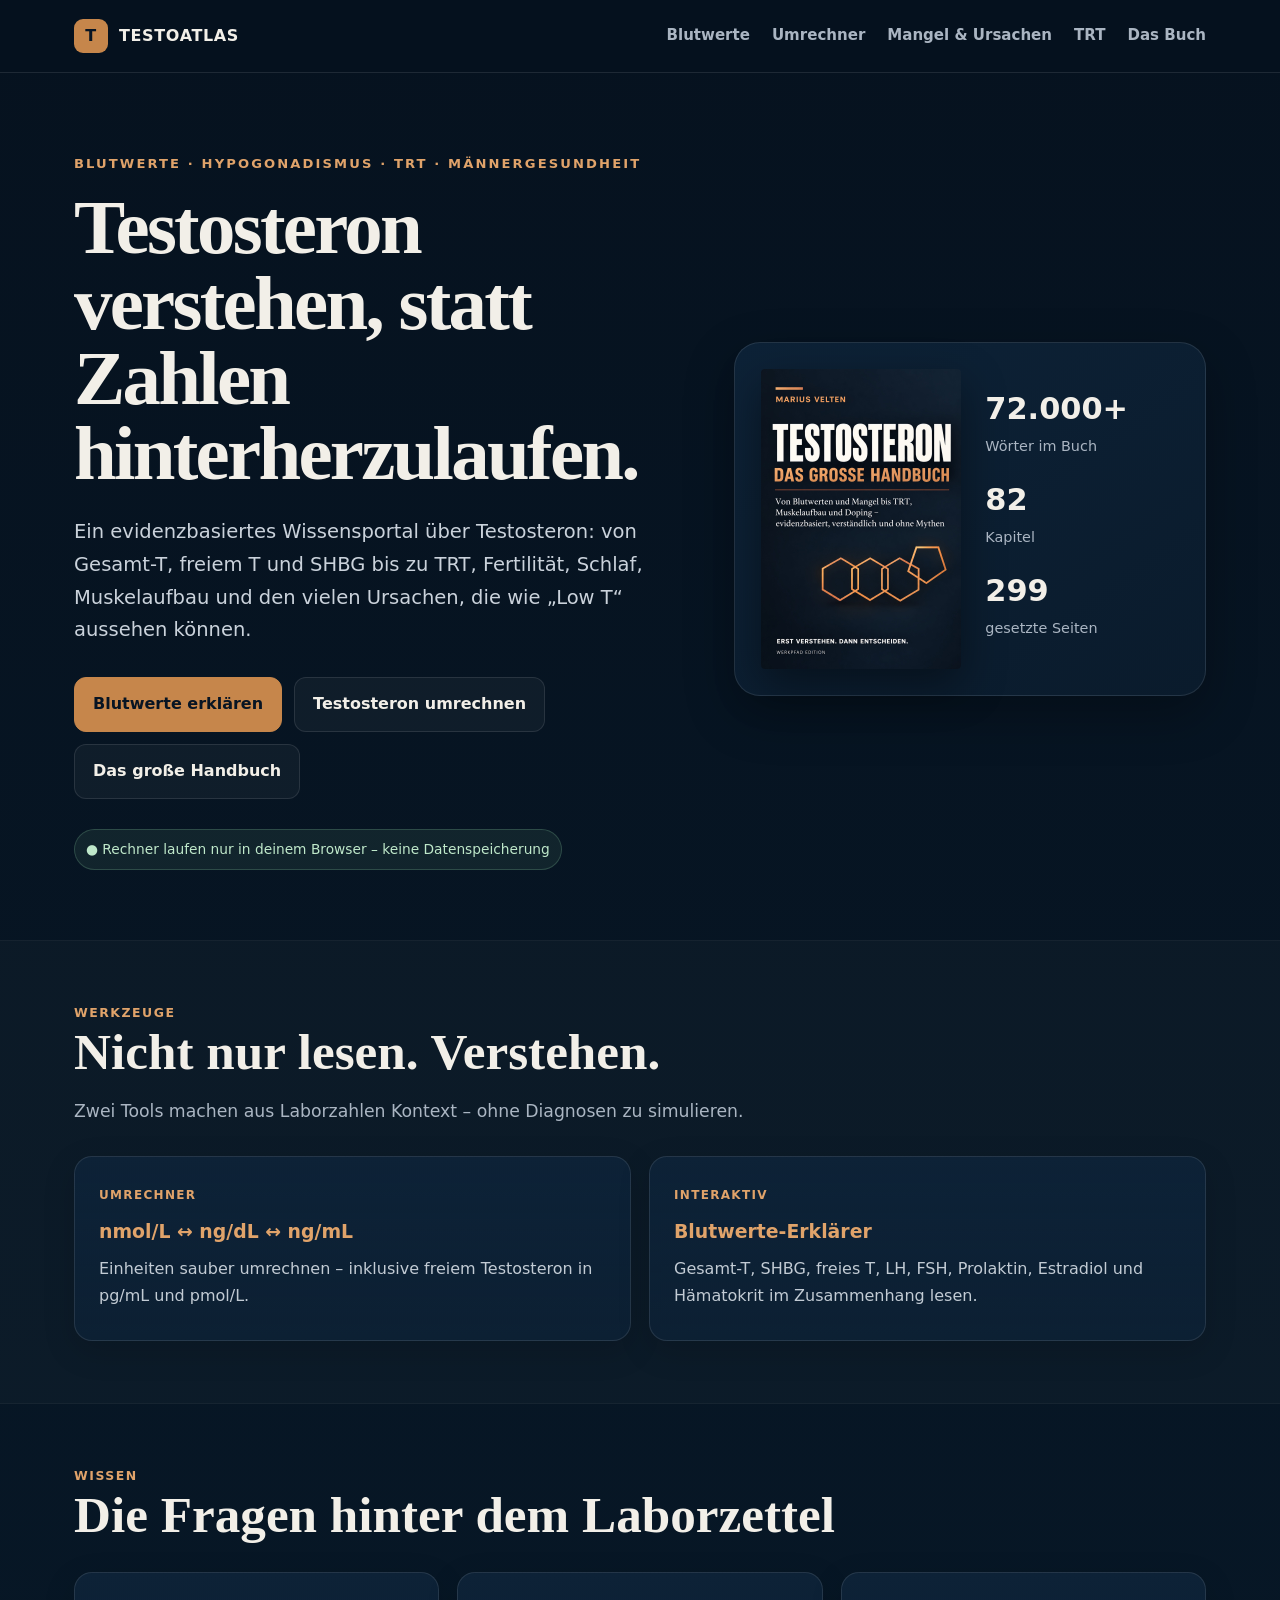
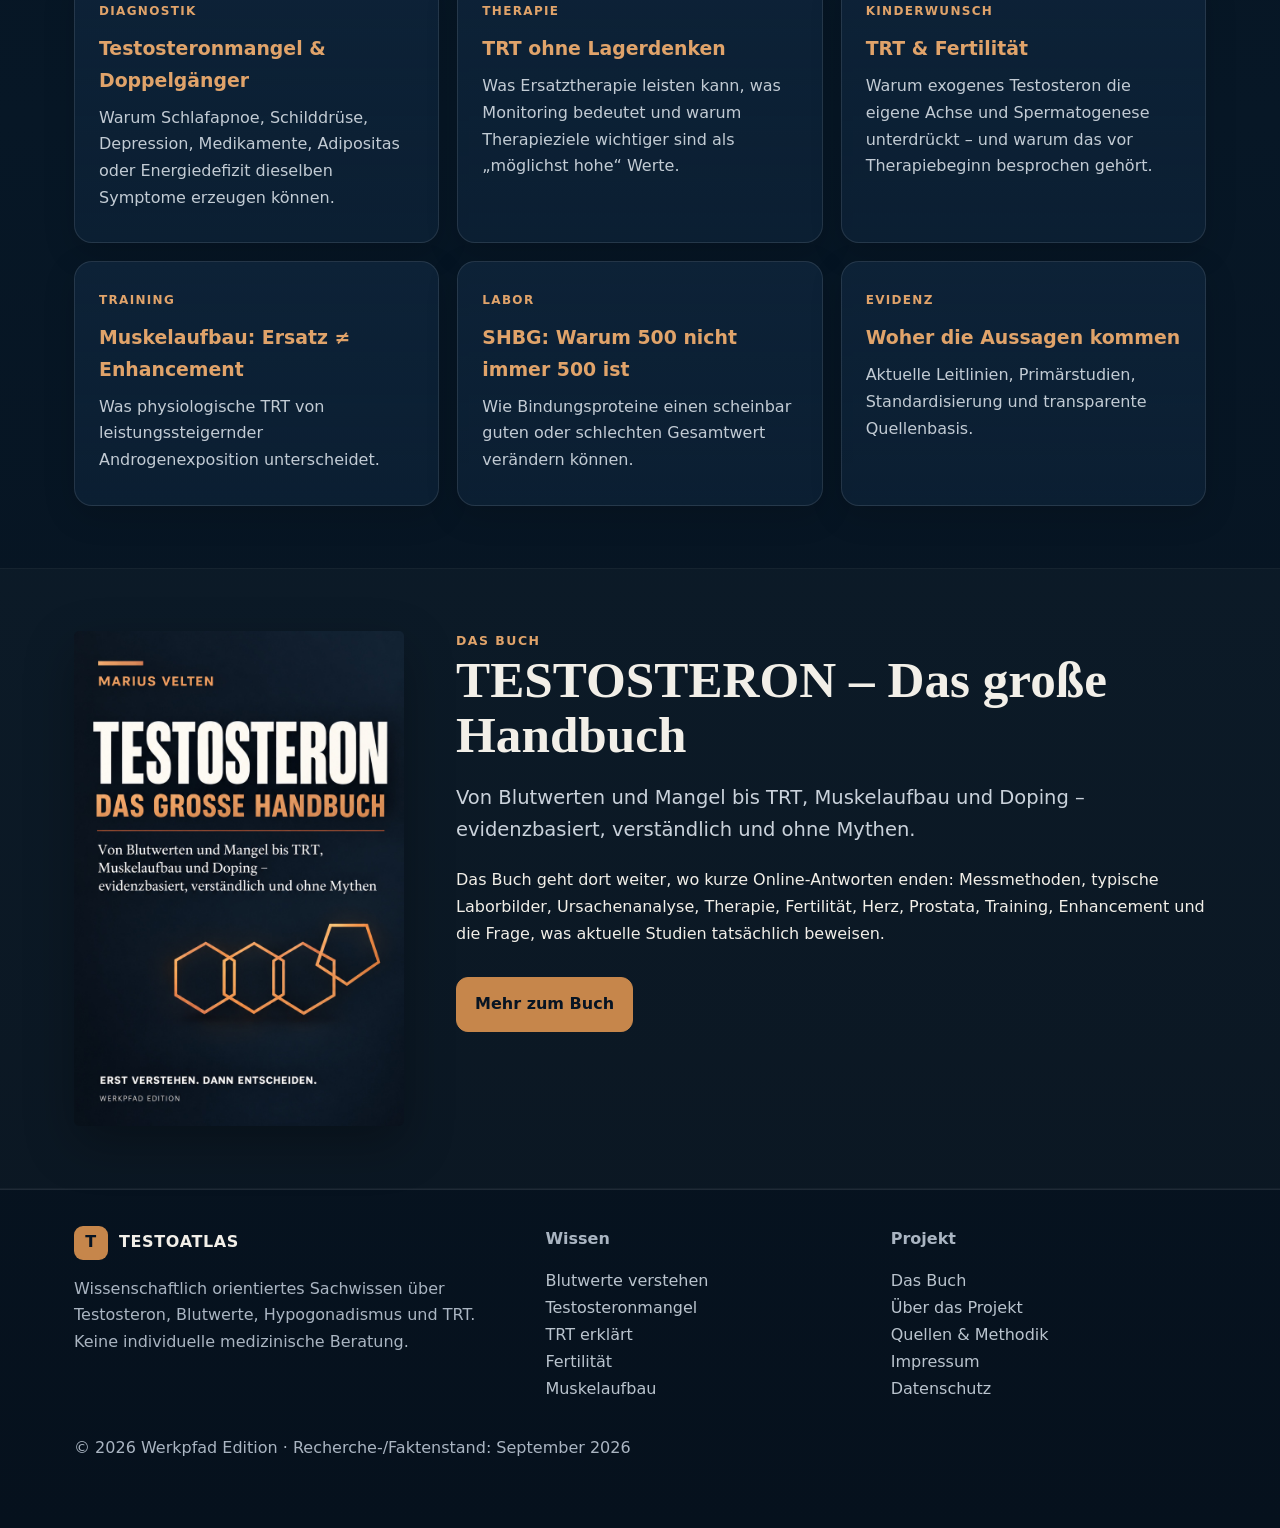
==== index.html @ a80174e6 "Add files via upload" ====
<!doctype html><html lang="de"><head><meta charset="utf-8"><meta name="viewport" content="width=device-width,initial-scale=1"><meta name="theme-color" content="#071423"><link rel="icon" href="assets/favicon.svg"><link rel="stylesheet" href="assets/style.css"><meta property="og:image" content="https://testoatlas.de/assets/og-testosteron.jpg"><meta property="og:type" content="website"><meta name="twitter:card" content="summary_large_image"><title>TestoAtlas | Testosteron verstehen, Blutwerte &amp; TRT</title><link rel="canonical" href="https://testoatlas.de/"><meta property="og:url" content="https://testoatlas.de/"><meta name="description" content="Evidenzbasiertes Wissen über Testosteron: Blutwerte verstehen, Einheiten umrechnen, Hypogonadismus einordnen und TRT sachlich bewerten."><meta property="og:title" content="TestoAtlas | Testosteron verstehen, Blutwerte &amp; TRT"><meta property="og:description" content="Evidenzbasiertes Wissen über Testosteron: Blutwerte verstehen, Einheiten umrechnen, Hypogonadismus einordnen und TRT sachlich bewerten."><script type="application/ld+json">{"@context":"https://schema.org","@type":"WebSite","name":"TestoAtlas","inLanguage":"de","description":"Evidenzbasiertes Wissensportal zu Testosteron, Blutwerten, Hypogonadismus und TRT."}</script></head><body class=""><header class="site-header"><div class="wrap nav"><a class="brand" href="index.html"><span class="brand-mark">T</span><span>TESTOATLAS</span></a><button class="menu-btn" aria-label="Menü öffnen">Menü</button><nav class="nav-links"><a href="blutwerte.html">Blutwerte</a><a href="umrechner.html">Umrechner</a><a href="testosteronmangel.html">Mangel & Ursachen</a><a href="trt.html">TRT</a><a href="buch.html">Das Buch</a></nav></div></header>
<main>
<section class="hero"><div class="wrap hero-grid"><div><div class="eyebrow">Blutwerte · Hypogonadismus · TRT · Männergesundheit</div><h1>Testosteron verstehen, statt Zahlen hinterherzulaufen.</h1><p class="lead">Ein evidenzbasiertes Wissensportal über Testosteron: von Gesamt-T, freiem T und SHBG bis zu TRT, Fertilität, Schlaf, Muskelaufbau und den vielen Ursachen, die wie „Low T“ aussehen können.</p><div class="hero-actions"><a class="btn btn-primary" href="blutwerte.html">Blutwerte erklären</a><a class="btn btn-secondary" href="umrechner.html">Testosteron umrechnen</a><a class="btn btn-secondary" href="buch.html">Das große Handbuch</a></div><p class="mt"><span class="privacy-pill">● Rechner laufen nur in deinem Browser – keine Datenspeicherung</span></p></div><div class="hero-card"><div class="hero-cover"><img src="assets/testosteron-cover.jpg" alt="Cover TESTOSTERON – Das große Handbuch von Marius Velten"><div><div class="stat">72.000+</div><div class="stat-label">Wörter im Buch</div><div class="stat">82</div><div class="stat-label">Kapitel</div><div class="stat">299</div><div class="stat-label">gesetzte Seiten</div></div></div></div></div></section>
<section class="section alt"><div class="wrap"><div class="kicker">Werkzeuge</div><h2>Nicht nur lesen. Verstehen.</h2><p class="section-intro">Zwei Tools machen aus Laborzahlen Kontext – ohne Diagnosen zu simulieren.</p><div class="grid grid-2 mt"><a class="card" href="umrechner.html"><span class="tag">Umrechner</span><h3>nmol/L ↔ ng/dL ↔ ng/mL</h3><p>Einheiten sauber umrechnen – inklusive freiem Testosteron in pg/mL und pmol/L.</p></a><a class="card" href="blutwerte.html"><span class="tag">Interaktiv</span><h3>Blutwerte-Erklärer</h3><p>Gesamt-T, SHBG, freies T, LH, FSH, Prolaktin, Estradiol und Hämatokrit im Zusammenhang lesen.</p></a></div></div></section>
<section class="section"><div class="wrap"><div class="kicker">Wissen</div><h2>Die Fragen hinter dem Laborzettel</h2><div class="grid grid-3 mt"><a class="card" href="testosteronmangel.html"><span class="tag">Diagnostik</span><h3>Testosteronmangel & Doppelgänger</h3><p>Warum Schlafapnoe, Schilddrüse, Depression, Medikamente, Adipositas oder Energiedefizit dieselben Symptome erzeugen können.</p></a><a class="card" href="trt.html"><span class="tag">Therapie</span><h3>TRT ohne Lagerdenken</h3><p>Was Ersatztherapie leisten kann, was Monitoring bedeutet und warum Therapieziele wichtiger sind als „möglichst hohe“ Werte.</p></a><a class="card" href="fruchtbarkeit.html"><span class="tag">Kinderwunsch</span><h3>TRT & Fertilität</h3><p>Warum exogenes Testosteron die eigene Achse und Spermatogenese unterdrückt – und warum das vor Therapiebeginn besprochen gehört.</p></a><a class="card" href="muskelaufbau.html"><span class="tag">Training</span><h3>Muskelaufbau: Ersatz ≠ Enhancement</h3><p>Was physiologische TRT von leistungssteigernder Androgenexposition unterscheidet.</p></a><a class="card" href="blutwerte.html#shbg"><span class="tag">Labor</span><h3>SHBG: Warum 500 nicht immer 500 ist</h3><p>Wie Bindungsproteine einen scheinbar guten oder schlechten Gesamtwert verändern können.</p></a><a class="card" href="quellen.html"><span class="tag">Evidenz</span><h3>Woher die Aussagen kommen</h3><p>Aktuelle Leitlinien, Primärstudien, Standardisierung und transparente Quellenbasis.</p></a></div></div></section>
<section class="section alt"><div class="wrap book-grid"><img src="assets/testosteron-cover.jpg" alt="TESTOSTERON – Das große Handbuch"><div><div class="kicker">Das Buch</div><h2>TESTOSTERON – Das große Handbuch</h2><p class="lead">Von Blutwerten und Mangel bis TRT, Muskelaufbau und Doping – evidenzbasiert, verständlich und ohne Mythen.</p><p>Das Buch geht dort weiter, wo kurze Online-Antworten enden: Messmethoden, typische Laborbilder, Ursachenanalyse, Therapie, Fertilität, Herz, Prostata, Training, Enhancement und die Frage, was aktuelle Studien tatsächlich beweisen.</p><div class="hero-actions"><a class="btn btn-primary" href="buch.html">Mehr zum Buch</a></div></div></div></section>
</main><footer class="footer"><div class="wrap footer-grid"><div><div class="brand"><span class="brand-mark">T</span><span>TESTOATLAS</span></div><p>Wissenschaftlich orientiertes Sachwissen über Testosteron, Blutwerte, Hypogonadismus und TRT. Keine individuelle medizinische Beratung.</p></div><div><strong>Wissen</strong><p><a href="blutwerte.html">Blutwerte verstehen</a><br><a href="testosteronmangel.html">Testosteronmangel</a><br><a href="trt.html">TRT erklärt</a><br><a href="fruchtbarkeit.html">Fertilität</a><br><a href="muskelaufbau.html">Muskelaufbau</a></p></div><div><strong>Projekt</strong><p><a href="buch.html">Das Buch</a><br><a href="ueber.html">Über das Projekt</a><br><a href="quellen.html">Quellen & Methodik</a><br><a href="impressum.html">Impressum</a><br><a href="datenschutz.html">Datenschutz</a></p></div></div><div class="wrap"><p class="dim">© <span data-year></span> Werkpfad Edition · Recherche-/Faktenstand: September 2026</p></div></footer><script src="assets/main.js"></script></body></html>
---- assets/style.css ----
:root{
  --bg:#06121f;--bg2:#091b2d;--panel:#0d2237;--panel2:#102941;--text:#f2efe8;--muted:#aab5c2;
  --copper:#c6864b;--copper2:#e0a36a;--line:rgba(255,255,255,.10);--green:#86c99a;--yellow:#efc36c;--red:#ef8d87;
  --shadow:0 18px 50px rgba(0,0,0,.28);--radius:18px;--max:1180px;
}
*{box-sizing:border-box}html{scroll-behavior:smooth}body{margin:0;background:linear-gradient(180deg,var(--bg),#071726 55%,#06111d);color:var(--text);font-family:Inter,ui-sans-serif,system-ui,-apple-system,BlinkMacSystemFont,"Segoe UI",sans-serif;line-height:1.68}
a{color:var(--copper2);text-decoration:none}a:hover{text-decoration:underline}.wrap{max-width:var(--max);margin:auto;padding:0 24px}.site-header{position:sticky;top:0;z-index:30;background:rgba(6,18,31,.93);backdrop-filter:blur(14px);border-bottom:1px solid var(--line)}.nav{display:flex;align-items:center;justify-content:space-between;min-height:72px;gap:18px}.brand{display:flex;align-items:center;gap:11px;font-weight:800;letter-spacing:.04em;color:var(--text)}.brand-mark{width:34px;height:34px;border-radius:9px;background:var(--copper);color:#071423;display:grid;place-items:center;font-weight:900}.nav-links{display:flex;gap:22px;align-items:center}.nav-links a{color:var(--muted);font-weight:650;font-size:.94rem}.nav-links a:hover{color:var(--text);text-decoration:none}.menu-btn{display:none;background:none;border:1px solid var(--line);color:var(--text);padding:9px 12px;border-radius:10px}.hero{padding:80px 0 54px}.hero-grid{display:grid;grid-template-columns:1.12fr .88fr;gap:60px;align-items:center}.eyebrow{color:var(--copper2);font-size:.82rem;font-weight:800;text-transform:uppercase;letter-spacing:.16em}.hero h1,h1{font-family:Georgia,"Times New Roman",serif;font-size:clamp(2.6rem,6vw,5.4rem);line-height:.98;margin:.2em 0 .32em;letter-spacing:-.035em}.lead{font-size:1.22rem;color:#cad2db;max-width:760px}.hero-actions{display:flex;gap:12px;flex-wrap:wrap;margin-top:30px}.btn{display:inline-flex;align-items:center;justify-content:center;gap:8px;padding:13px 18px;border-radius:12px;border:1px solid var(--line);font-weight:800;transition:.18s;cursor:pointer}.btn:hover{transform:translateY(-1px);text-decoration:none}.btn-primary{background:var(--copper);color:#071423;border-color:var(--copper)}.btn-secondary{background:rgba(255,255,255,.04);color:var(--text)}.hero-card{background:linear-gradient(145deg,var(--panel),#0a1b2c);border:1px solid var(--line);border-radius:26px;padding:26px;box-shadow:var(--shadow)}.hero-cover{display:grid;grid-template-columns:200px 1fr;gap:24px;align-items:center}.hero-cover img{width:100%;border-radius:4px;box-shadow:0 16px 44px rgba(0,0,0,.42)}.stat{font-size:1.9rem;font-weight:900;color:var(--text)}.stat-label{color:var(--muted);font-size:.9rem;margin-bottom:16px}.section{padding:62px 0}.section.alt{background:rgba(255,255,255,.018);border-block:1px solid rgba(255,255,255,.04)}.section h2{font-family:Georgia,"Times New Roman",serif;font-size:clamp(2rem,4vw,3.25rem);line-height:1.08;margin:0 0 14px}.section-intro{color:var(--muted);font-size:1.08rem;max-width:800px}.grid{display:grid;gap:18px}.grid-3{grid-template-columns:repeat(3,1fr)}.grid-2{grid-template-columns:repeat(2,1fr)}.card{background:linear-gradient(180deg,var(--panel),rgba(13,34,55,.76));border:1px solid var(--line);border-radius:var(--radius);padding:24px;box-shadow:0 10px 32px rgba(0,0,0,.15)}.card h3{margin:.1rem 0 .5rem;font-size:1.18rem}.card p{color:#c2cbd4;margin:.4rem 0}.card .tag{display:inline-block;color:var(--copper2);font-size:.75rem;font-weight:800;text-transform:uppercase;letter-spacing:.11em;margin-bottom:10px}.article{max-width:850px;margin:auto;padding:54px 24px 80px}.article h1{font-size:clamp(2.6rem,5.5vw,4.8rem)}.article h2{font-family:Georgia,"Times New Roman",serif;font-size:2rem;margin-top:2.3em}.article h3{font-size:1.25rem;margin-top:1.8em}.article p,.article li{color:#d2d8df}.article .intro{font-size:1.18rem;color:#e5e7ea}.notice{border-left:4px solid var(--copper);background:rgba(198,134,75,.08);padding:16px 18px;border-radius:0 12px 12px 0;margin:24px 0;color:#d8dde2}.source-box{margin-top:44px;background:#091b2d;border:1px solid var(--line);border-radius:16px;padding:18px;color:var(--muted);font-size:.92rem}.tool-shell{max-width:1050px;margin:38px auto;background:linear-gradient(145deg,#0b1d30,#0c243b);border:1px solid var(--line);border-radius:22px;padding:26px;box-shadow:var(--shadow)}.form-grid{display:grid;grid-template-columns:repeat(3,1fr);gap:16px}.field label{display:block;font-weight:750;margin-bottom:7px;font-size:.92rem}.field input,.field select{width:100%;background:#061523;border:1px solid rgba(255,255,255,.14);color:var(--text);border-radius:10px;padding:12px;font-size:1rem}.field small{display:block;color:var(--muted);margin-top:6px}.results{margin-top:24px;display:grid;gap:12px}.result-card{padding:16px 18px;border-radius:14px;border:1px solid var(--line);background:rgba(255,255,255,.035)}.result-card.info{border-left:4px solid #6eb7de}.result-card.warn{border-left:4px solid var(--yellow)}.result-card.urgent{border-left:4px solid var(--red)}.result-card.good{border-left:4px solid var(--green)}.result-card h4{margin:0 0 5px}.privacy-pill{display:inline-flex;gap:7px;align-items:center;background:rgba(134,201,154,.09);color:#bfe8ca;border:1px solid rgba(134,201,154,.24);padding:8px 11px;border-radius:999px;font-size:.86rem}.table-wrap{overflow:auto;border:1px solid var(--line);border-radius:14px;margin:24px 0}table{border-collapse:collapse;width:100%;min-width:640px;background:#0a1b2c}th,td{padding:13px 14px;border-bottom:1px solid var(--line);text-align:left;vertical-align:top}th{background:#0e263e;color:var(--text);font-size:.9rem}td{color:#cbd3dc}.book-grid{display:grid;grid-template-columns:330px 1fr;gap:52px;align-items:start}.book-grid img{width:100%;box-shadow:var(--shadow);border-radius:5px}.chip-row{display:flex;flex-wrap:wrap;gap:8px;margin:18px 0}.chip{border:1px solid rgba(198,134,75,.35);color:#e5bc93;padding:6px 10px;border-radius:999px;font-size:.82rem}.shop-card{display:flex;align-items:center;justify-content:space-between;gap:15px;padding:15px 16px;background:#091b2d;border:1px solid var(--line);border-radius:12px;margin:10px 0}.shop-card .soon{color:var(--muted);font-size:.84rem}.footer{border-top:1px solid var(--line);padding:36px 0 50px;color:var(--muted)}.footer-grid{display:grid;grid-template-columns:1.4fr 1fr 1fr;gap:30px}.footer a{color:#bac4ce}.breadcrumb{color:var(--muted);font-size:.9rem;margin-bottom:24px}.kicker{font-weight:850;color:var(--copper2);text-transform:uppercase;letter-spacing:.12em;font-size:.78rem}.big-number{font-size:2.5rem;font-weight:900}.quote{font-family:Georgia,"Times New Roman",serif;font-size:1.5rem;line-height:1.35;color:#f0e7dc;border-left:3px solid var(--copper);padding-left:18px;margin:30px 0}.list-clean{padding-left:1.2rem}.list-clean li{margin:.48rem 0}.divider{height:1px;background:var(--line);margin:30px 0}.dim{color:var(--muted)}.hidden{display:none!important}.center{text-align:center}.mt{margin-top:30px}.toc{display:flex;flex-wrap:wrap;gap:9px;margin:20px 0 35px}.toc a{padding:7px 11px;border-radius:999px;border:1px solid var(--line);color:#c9d1da;font-size:.88rem}.sticky-cta{position:fixed;bottom:18px;right:18px;z-index:20;background:var(--copper);color:#071423;padding:12px 15px;border-radius:12px;font-weight:900;box-shadow:0 12px 30px rgba(0,0,0,.3)}
@media(max-width:900px){.hero-grid,.book-grid{grid-template-columns:1fr}.hero-cover{grid-template-columns:155px 1fr}.grid-3{grid-template-columns:1fr 1fr}.form-grid{grid-template-columns:1fr 1fr}.footer-grid{grid-template-columns:1fr}.nav-links{display:none;position:absolute;top:72px;left:0;right:0;background:#071423;padding:20px 24px;border-bottom:1px solid var(--line);flex-direction:column;align-items:flex-start}.nav-links.open{display:flex}.menu-btn{display:block}}
@media(max-width:600px){.wrap{padding:0 18px}.hero{padding-top:52px}.hero h1,h1{font-size:2.7rem}.hero-cover{grid-template-columns:110px 1fr;gap:16px}.grid-3,.grid-2,.form-grid{grid-template-columns:1fr}.tool-shell{padding:18px}.section{padding:46px 0}.article{padding:38px 18px 70px}.sticky-cta{left:14px;right:14px;text-align:center}.book-grid{gap:30px}}
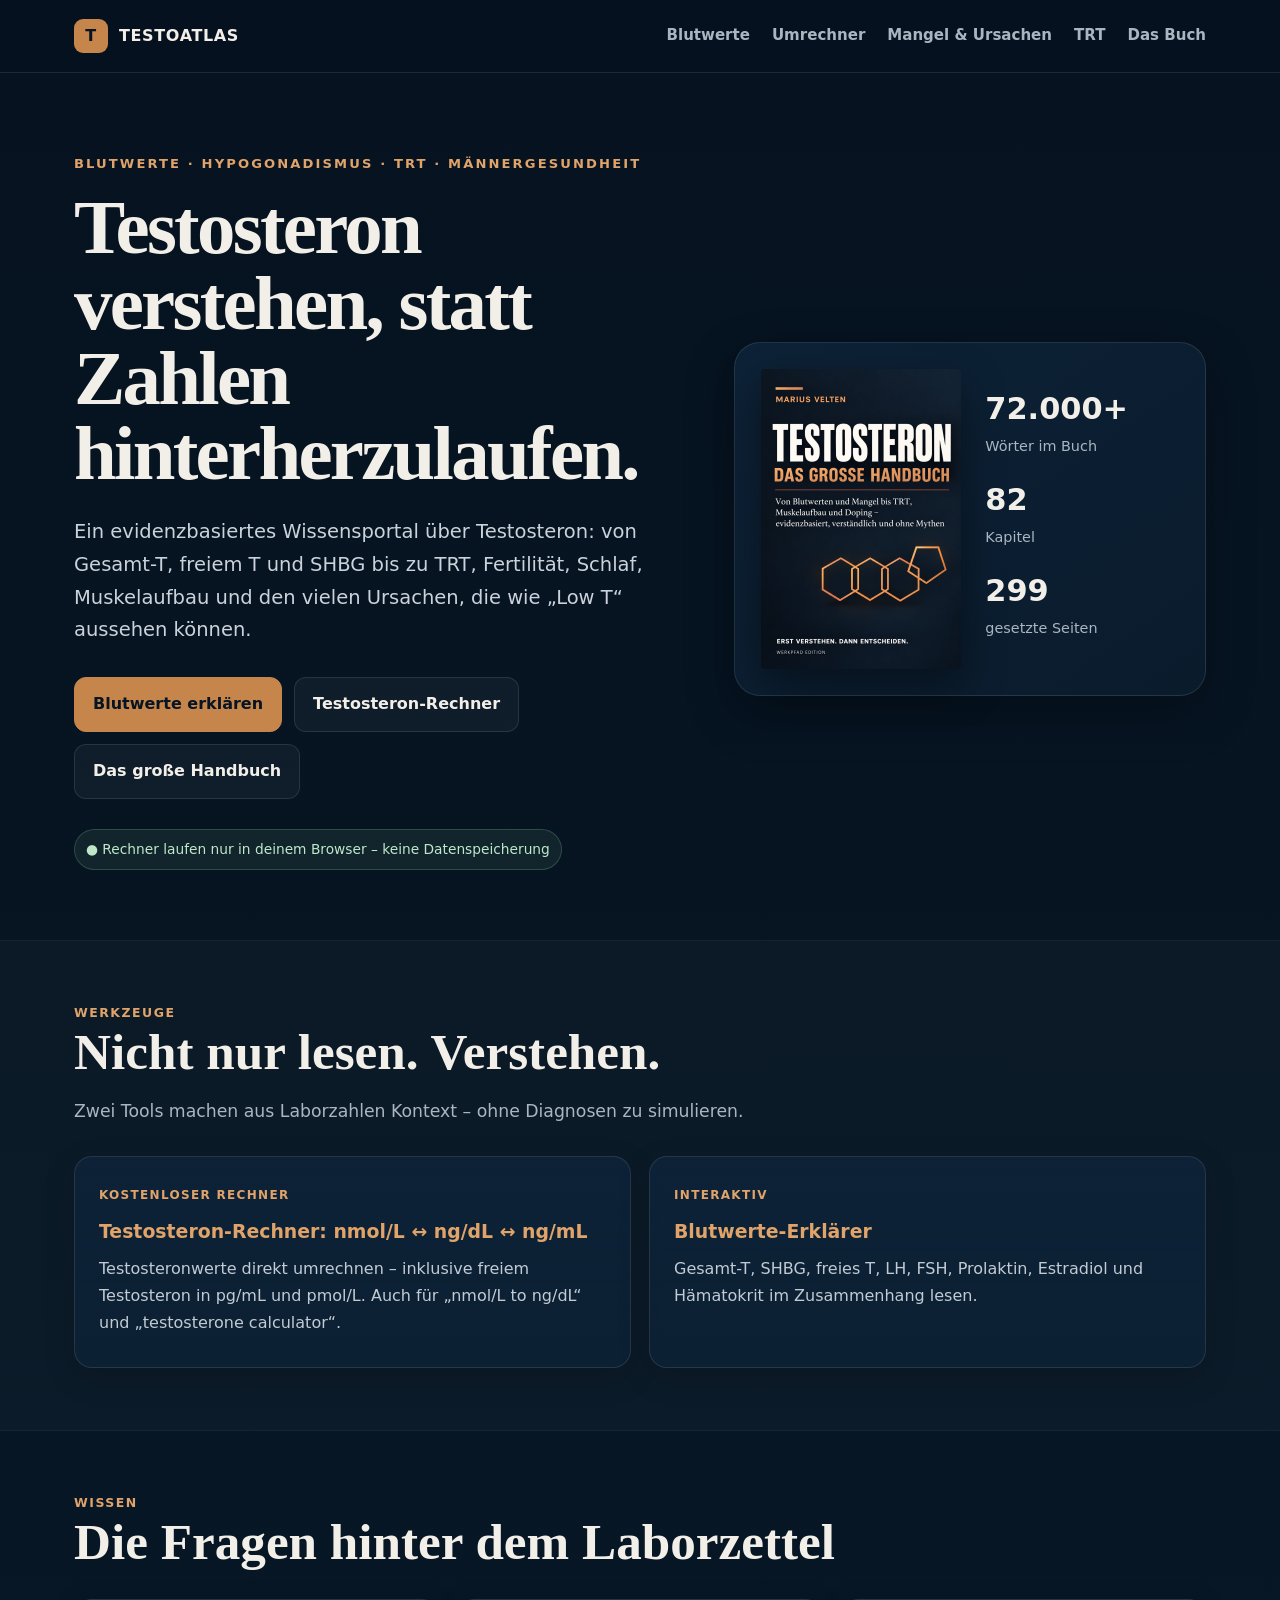
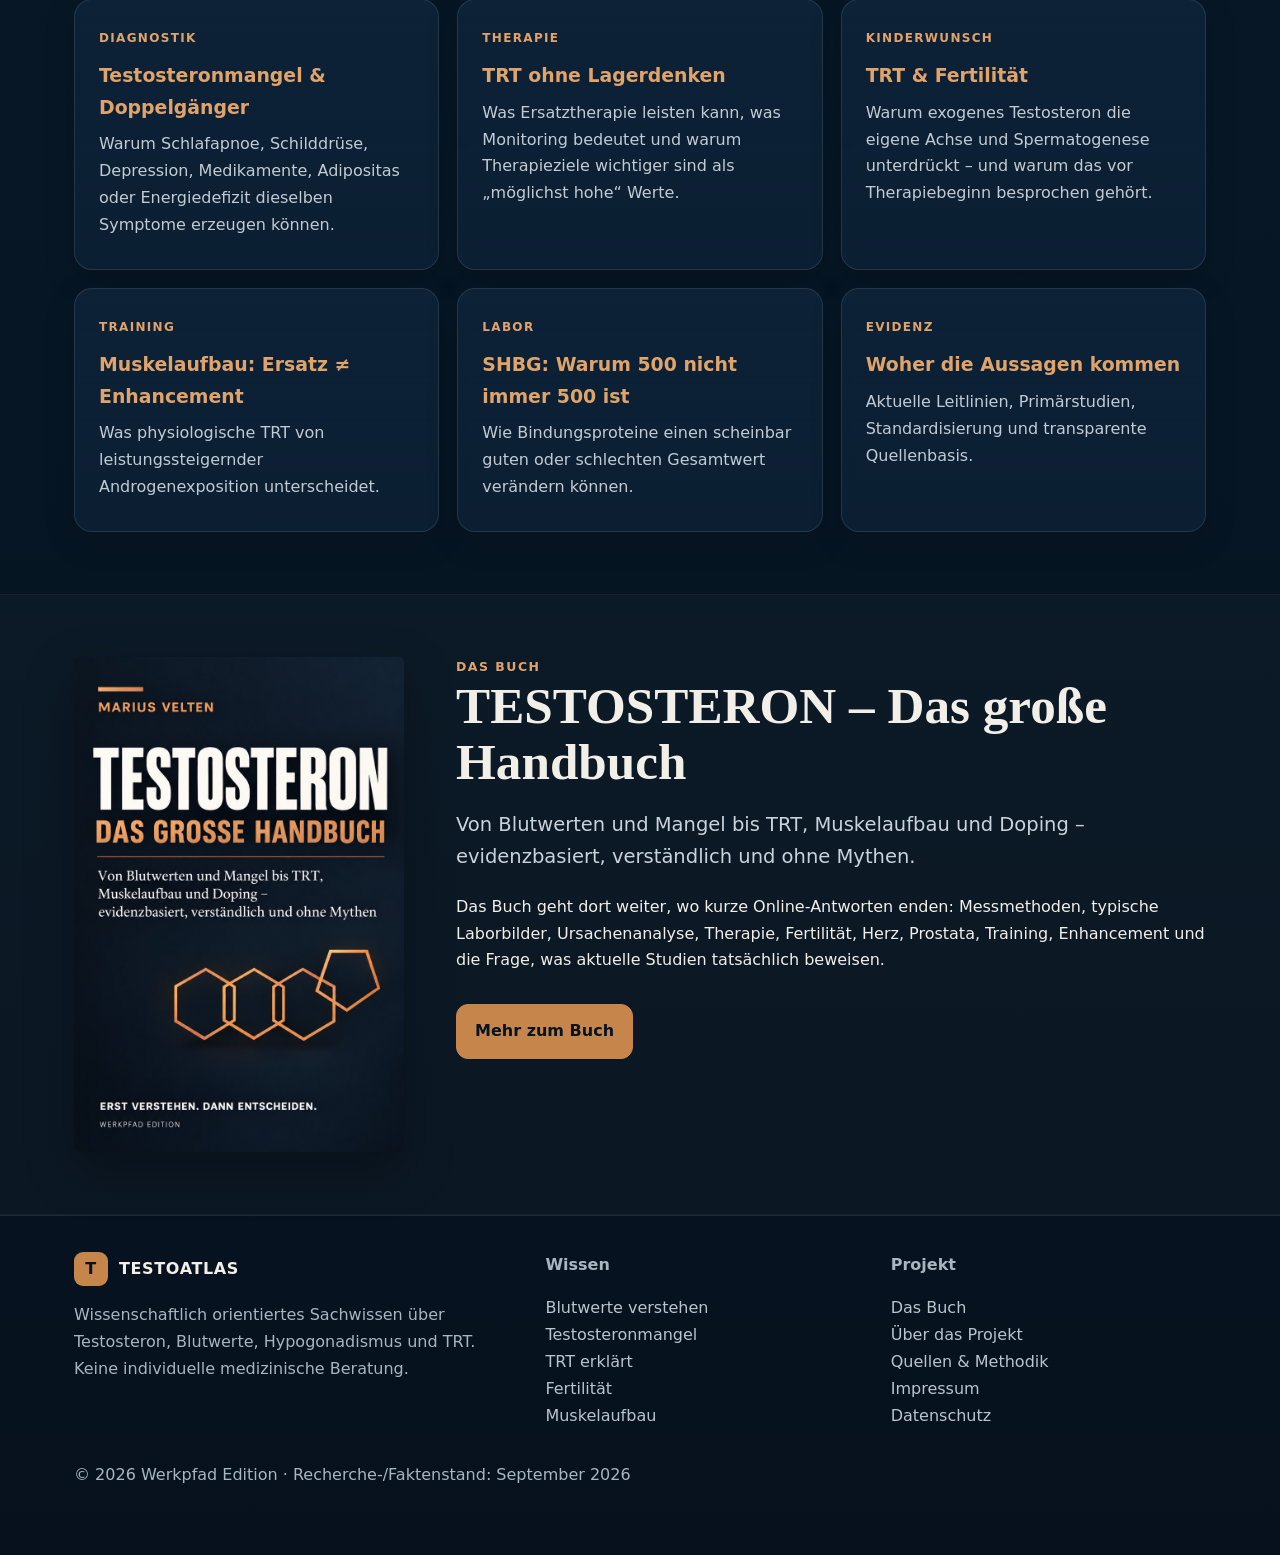
==== commit 27e17a4a: "Strengthen homepage links to Testosteron calculator" ====
--- a/index.html
+++ b/index.html
@@ -1,7 +1,7 @@
-<!doctype html><html lang="de"><head><meta charset="utf-8"><meta name="viewport" content="width=device-width,initial-scale=1"><meta name="theme-color" content="#071423"><link rel="icon" href="assets/favicon.svg"><link rel="stylesheet" href="assets/style.css"><meta property="og:image" content="https://testoatlas.de/assets/og-testosteron.jpg"><meta property="og:type" content="website"><meta name="twitter:card" content="summary_large_image"><title>TestoAtlas | Testosteron verstehen, Blutwerte &amp; TRT</title><link rel="canonical" href="https://testoatlas.de/"><meta property="og:url" content="https://testoatlas.de/"><meta name="description" content="Evidenzbasiertes Wissen über Testosteron: Blutwerte verstehen, Einheiten umrechnen, Hypogonadismus einordnen und TRT sachlich bewerten."><meta property="og:title" content="TestoAtlas | Testosteron verstehen, Blutwerte &amp; TRT"><meta property="og:description" content="Evidenzbasiertes Wissen über Testosteron: Blutwerte verstehen, Einheiten umrechnen, Hypogonadismus einordnen und TRT sachlich bewerten."><script type="application/ld+json">{"@context":"https://schema.org","@type":"WebSite","name":"TestoAtlas","inLanguage":"de","description":"Evidenzbasiertes Wissensportal zu Testosteron, Blutwerten, Hypogonadismus und TRT."}</script></head><body class=""><header class="site-header"><div class="wrap nav"><a class="brand" href="index.html"><span class="brand-mark">T</span><span>TESTOATLAS</span></a><button class="menu-btn" aria-label="Menü öffnen">Menü</button><nav class="nav-links"><a href="blutwerte.html">Blutwerte</a><a href="umrechner.html">Umrechner</a><a href="testosteronmangel.html">Mangel & Ursachen</a><a href="trt.html">TRT</a><a href="buch.html">Das Buch</a></nav></div></header>
+<!doctype html><html lang="de"><head><meta charset="utf-8"><meta name="viewport" content="width=device-width,initial-scale=1"><meta name="theme-color" content="#071423"><link rel="icon" href="assets/favicon.svg"><link rel="stylesheet" href="assets/style.css"><meta property="og:image" content="https://testoatlas.de/assets/og-testosteron.jpg"><meta property="og:type" content="website"><meta name="twitter:card" content="summary_large_image"><title>TestoAtlas | Testosteron-Rechner, Blutwerte &amp; TRT</title><link rel="canonical" href="https://testoatlas.de/"><meta property="og:url" content="https://testoatlas.de/"><meta name="description" content="TestoAtlas: Testosteron-Rechner für nmol/L und ng/dL, Blutwerte verstehen, Testosteronmangel einordnen und TRT evidenzbasiert erklären."><meta property="og:title" content="TestoAtlas | Testosteron-Rechner, Blutwerte &amp; TRT"><meta property="og:description" content="Evidenzbasiertes Wissen über Testosteron: Blutwerte verstehen, Einheiten umrechnen, Hypogonadismus einordnen und TRT sachlich bewerten."><script type="application/ld+json">{"@context":"https://schema.org","@type":"WebSite","name":"TestoAtlas","inLanguage":"de","description":"Evidenzbasiertes Wissensportal zu Testosteron, Blutwerten, Hypogonadismus und TRT."}</script></head><body class=""><header class="site-header"><div class="wrap nav"><a class="brand" href="index.html"><span class="brand-mark">T</span><span>TESTOATLAS</span></a><button class="menu-btn" aria-label="Menü öffnen">Menü</button><nav class="nav-links"><a href="blutwerte.html">Blutwerte</a><a href="umrechner.html">Umrechner</a><a href="testosteronmangel.html">Mangel & Ursachen</a><a href="trt.html">TRT</a><a href="buch.html">Das Buch</a></nav></div></header>
 <main>
-<section class="hero"><div class="wrap hero-grid"><div><div class="eyebrow">Blutwerte · Hypogonadismus · TRT · Männergesundheit</div><h1>Testosteron verstehen, statt Zahlen hinterherzulaufen.</h1><p class="lead">Ein evidenzbasiertes Wissensportal über Testosteron: von Gesamt-T, freiem T und SHBG bis zu TRT, Fertilität, Schlaf, Muskelaufbau und den vielen Ursachen, die wie „Low T“ aussehen können.</p><div class="hero-actions"><a class="btn btn-primary" href="blutwerte.html">Blutwerte erklären</a><a class="btn btn-secondary" href="umrechner.html">Testosteron umrechnen</a><a class="btn btn-secondary" href="buch.html">Das große Handbuch</a></div><p class="mt"><span class="privacy-pill">● Rechner laufen nur in deinem Browser – keine Datenspeicherung</span></p></div><div class="hero-card"><div class="hero-cover"><img src="assets/testosteron-cover.jpg" alt="Cover TESTOSTERON – Das große Handbuch von Marius Velten"><div><div class="stat">72.000+</div><div class="stat-label">Wörter im Buch</div><div class="stat">82</div><div class="stat-label">Kapitel</div><div class="stat">299</div><div class="stat-label">gesetzte Seiten</div></div></div></div></div></section>
-<section class="section alt"><div class="wrap"><div class="kicker">Werkzeuge</div><h2>Nicht nur lesen. Verstehen.</h2><p class="section-intro">Zwei Tools machen aus Laborzahlen Kontext – ohne Diagnosen zu simulieren.</p><div class="grid grid-2 mt"><a class="card" href="umrechner.html"><span class="tag">Umrechner</span><h3>nmol/L ↔ ng/dL ↔ ng/mL</h3><p>Einheiten sauber umrechnen – inklusive freiem Testosteron in pg/mL und pmol/L.</p></a><a class="card" href="blutwerte.html"><span class="tag">Interaktiv</span><h3>Blutwerte-Erklärer</h3><p>Gesamt-T, SHBG, freies T, LH, FSH, Prolaktin, Estradiol und Hämatokrit im Zusammenhang lesen.</p></a></div></div></section>
+<section class="hero"><div class="wrap hero-grid"><div><div class="eyebrow">Blutwerte · Hypogonadismus · TRT · Männergesundheit</div><h1>Testosteron verstehen, statt Zahlen hinterherzulaufen.</h1><p class="lead">Ein evidenzbasiertes Wissensportal über Testosteron: von Gesamt-T, freiem T und SHBG bis zu TRT, Fertilität, Schlaf, Muskelaufbau und den vielen Ursachen, die wie „Low T“ aussehen können.</p><div class="hero-actions"><a class="btn btn-primary" href="blutwerte.html">Blutwerte erklären</a><a class="btn btn-secondary" href="umrechner.html">Testosteron-Rechner</a><a class="btn btn-secondary" href="buch.html">Das große Handbuch</a></div><p class="mt"><span class="privacy-pill">● Rechner laufen nur in deinem Browser – keine Datenspeicherung</span></p></div><div class="hero-card"><div class="hero-cover"><img src="assets/testosteron-cover.jpg" alt="Cover TESTOSTERON – Das große Handbuch von Marius Velten"><div><div class="stat">72.000+</div><div class="stat-label">Wörter im Buch</div><div class="stat">82</div><div class="stat-label">Kapitel</div><div class="stat">299</div><div class="stat-label">gesetzte Seiten</div></div></div></div></div></section>
+<section class="section alt"><div class="wrap"><div class="kicker">Werkzeuge</div><h2>Nicht nur lesen. Verstehen.</h2><p class="section-intro">Zwei Tools machen aus Laborzahlen Kontext – ohne Diagnosen zu simulieren.</p><div class="grid grid-2 mt"><a class="card" href="umrechner.html"><span class="tag">Kostenloser Rechner</span><h3>Testosteron-Rechner: nmol/L ↔ ng/dL ↔ ng/mL</h3><p>Testosteronwerte direkt umrechnen – inklusive freiem Testosteron in pg/mL und pmol/L. Auch für „nmol/L to ng/dL“ und „testosterone calculator“.</p></a><a class="card" href="blutwerte.html"><span class="tag">Interaktiv</span><h3>Blutwerte-Erklärer</h3><p>Gesamt-T, SHBG, freies T, LH, FSH, Prolaktin, Estradiol und Hämatokrit im Zusammenhang lesen.</p></a></div></div></section>
 <section class="section"><div class="wrap"><div class="kicker">Wissen</div><h2>Die Fragen hinter dem Laborzettel</h2><div class="grid grid-3 mt"><a class="card" href="testosteronmangel.html"><span class="tag">Diagnostik</span><h3>Testosteronmangel & Doppelgänger</h3><p>Warum Schlafapnoe, Schilddrüse, Depression, Medikamente, Adipositas oder Energiedefizit dieselben Symptome erzeugen können.</p></a><a class="card" href="trt.html"><span class="tag">Therapie</span><h3>TRT ohne Lagerdenken</h3><p>Was Ersatztherapie leisten kann, was Monitoring bedeutet und warum Therapieziele wichtiger sind als „möglichst hohe“ Werte.</p></a><a class="card" href="fruchtbarkeit.html"><span class="tag">Kinderwunsch</span><h3>TRT & Fertilität</h3><p>Warum exogenes Testosteron die eigene Achse und Spermatogenese unterdrückt – und warum das vor Therapiebeginn besprochen gehört.</p></a><a class="card" href="muskelaufbau.html"><span class="tag">Training</span><h3>Muskelaufbau: Ersatz ≠ Enhancement</h3><p>Was physiologische TRT von leistungssteigernder Androgenexposition unterscheidet.</p></a><a class="card" href="blutwerte.html#shbg"><span class="tag">Labor</span><h3>SHBG: Warum 500 nicht immer 500 ist</h3><p>Wie Bindungsproteine einen scheinbar guten oder schlechten Gesamtwert verändern können.</p></a><a class="card" href="quellen.html"><span class="tag">Evidenz</span><h3>Woher die Aussagen kommen</h3><p>Aktuelle Leitlinien, Primärstudien, Standardisierung und transparente Quellenbasis.</p></a></div></div></section>
 <section class="section alt"><div class="wrap book-grid"><img src="assets/testosteron-cover.jpg" alt="TESTOSTERON – Das große Handbuch"><div><div class="kicker">Das Buch</div><h2>TESTOSTERON – Das große Handbuch</h2><p class="lead">Von Blutwerten und Mangel bis TRT, Muskelaufbau und Doping – evidenzbasiert, verständlich und ohne Mythen.</p><p>Das Buch geht dort weiter, wo kurze Online-Antworten enden: Messmethoden, typische Laborbilder, Ursachenanalyse, Therapie, Fertilität, Herz, Prostata, Training, Enhancement und die Frage, was aktuelle Studien tatsächlich beweisen.</p><div class="hero-actions"><a class="btn btn-primary" href="buch.html">Mehr zum Buch</a></div></div></div></section>
 </main><footer class="footer"><div class="wrap footer-grid"><div><div class="brand"><span class="brand-mark">T</span><span>TESTOATLAS</span></div><p>Wissenschaftlich orientiertes Sachwissen über Testosteron, Blutwerte, Hypogonadismus und TRT. Keine individuelle medizinische Beratung.</p></div><div><strong>Wissen</strong><p><a href="blutwerte.html">Blutwerte verstehen</a><br><a href="testosteronmangel.html">Testosteronmangel</a><br><a href="trt.html">TRT erklärt</a><br><a href="fruchtbarkeit.html">Fertilität</a><br><a href="muskelaufbau.html">Muskelaufbau</a></p></div><div><strong>Projekt</strong><p><a href="buch.html">Das Buch</a><br><a href="ueber.html">Über das Projekt</a><br><a href="quellen.html">Quellen & Methodik</a><br><a href="impressum.html">Impressum</a><br><a href="datenschutz.html">Datenschutz</a></p></div></div><div class="wrap"><p class="dim">© <span data-year></span> Werkpfad Edition · Recherche-/Faktenstand: September 2026</p></div></footer><script src="assets/main.js"></script></body></html>
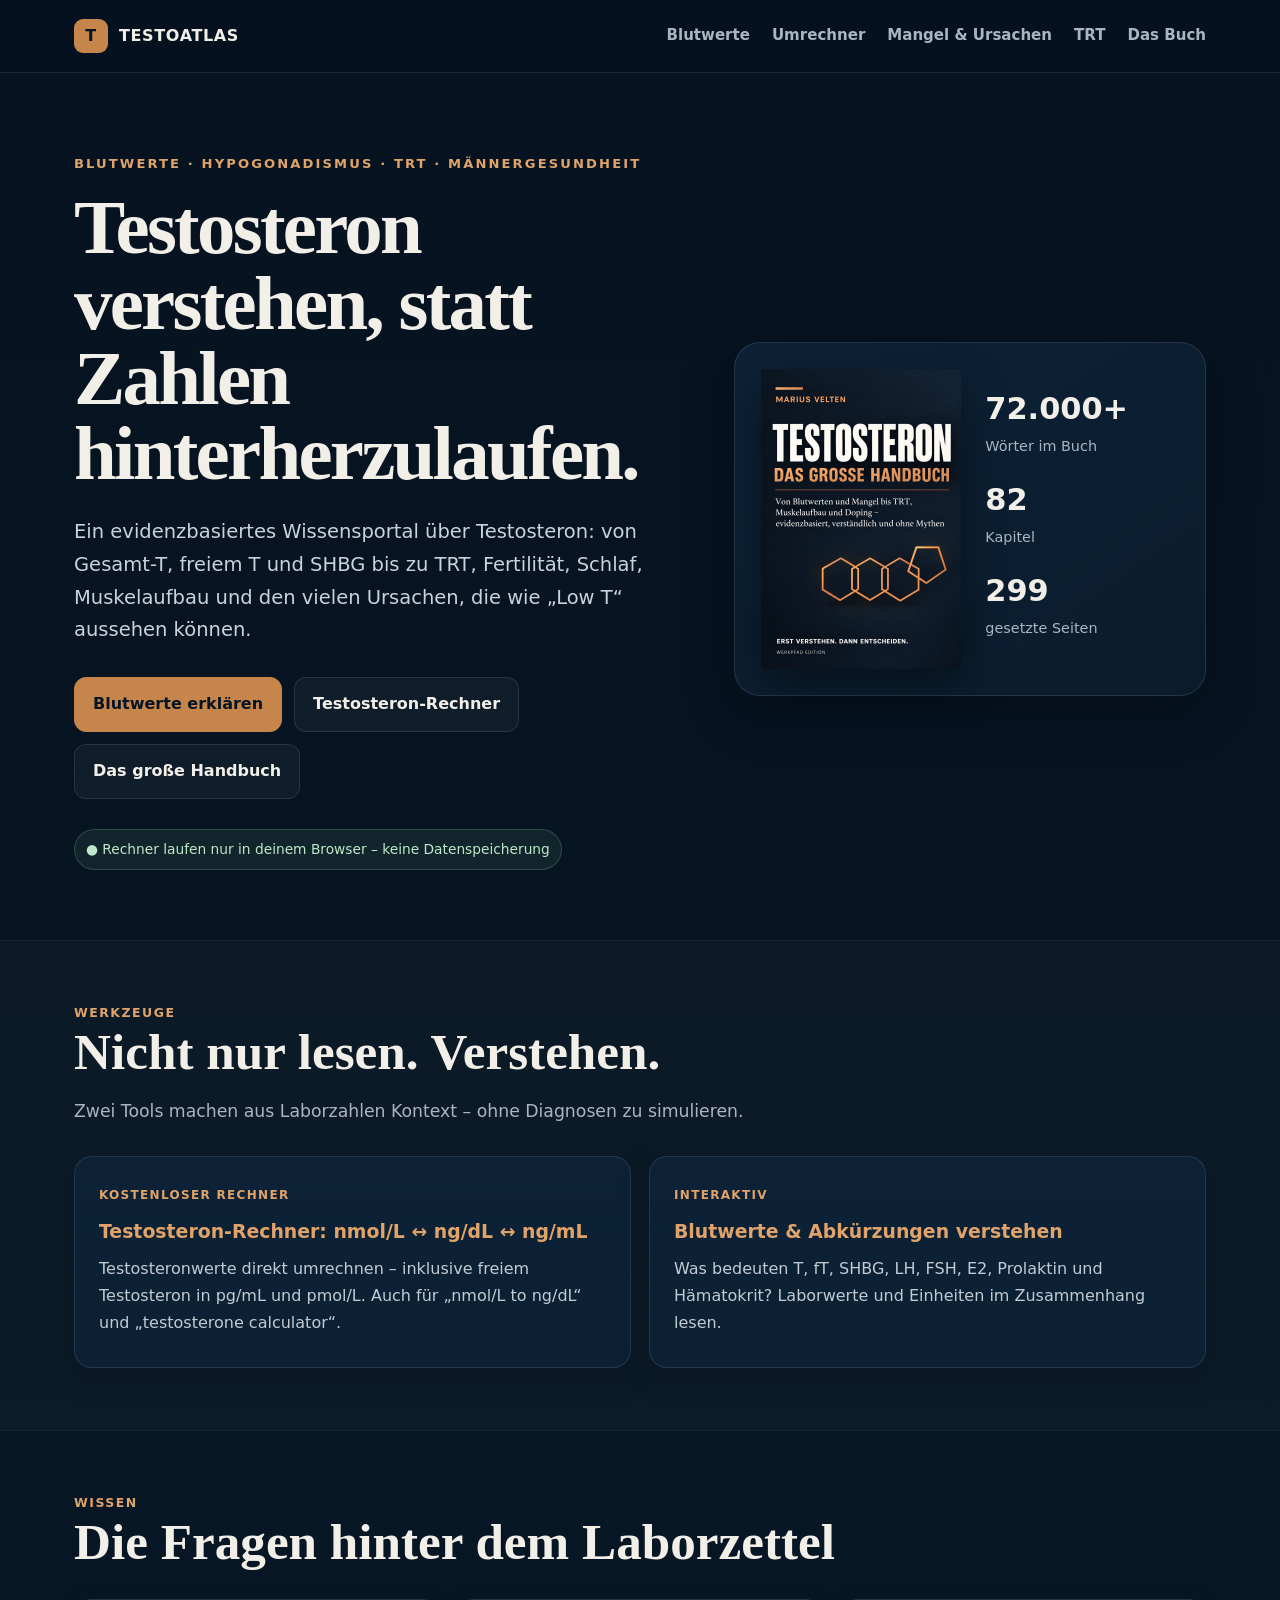
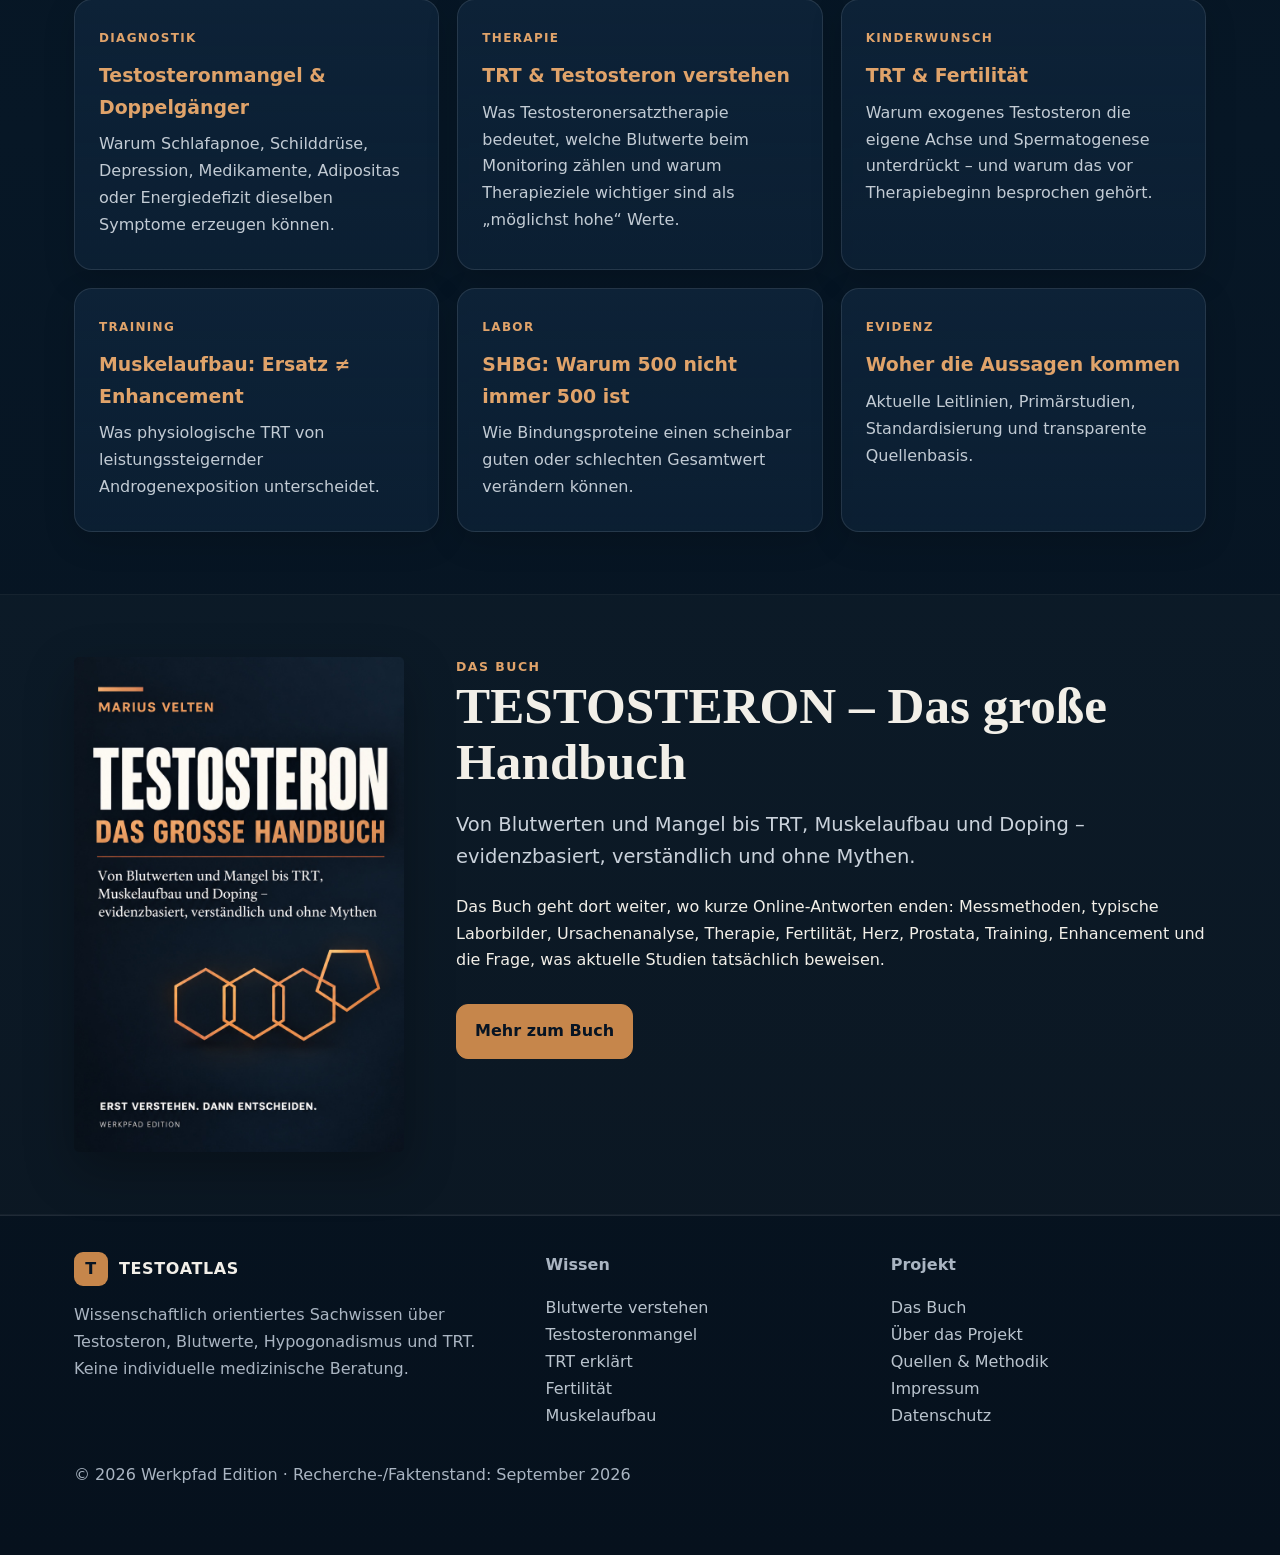
==== commit 637fd097: "SEO: interne Links für Blutwerte und TRT schärfen" ====
--- a/index.html
+++ b/index.html
@@ -1,7 +1,7 @@
-<!doctype html><html lang="de"><head><meta charset="utf-8"><meta name="viewport" content="width=device-width,initial-scale=1"><meta name="theme-color" content="#071423"><link rel="icon" href="assets/favicon.svg"><link rel="stylesheet" href="assets/style.css"><meta property="og:image" content="https://testoatlas.de/assets/og-testosteron.jpg"><meta property="og:type" content="website"><meta name="twitter:card" content="summary_large_image"><title>TestoAtlas | Testosteron-Rechner, Blutwerte &amp; TRT</title><link rel="canonical" href="https://testoatlas.de/"><meta property="og:url" content="https://testoatlas.de/"><meta name="description" content="TestoAtlas: Testosteron-Rechner für nmol/L und ng/dL, Blutwerte verstehen, Testosteronmangel einordnen und TRT evidenzbasiert erklären."><meta property="og:title" content="TestoAtlas | Testosteron-Rechner, Blutwerte &amp; TRT"><meta property="og:description" content="Evidenzbasiertes Wissen über Testosteron: Blutwerte verstehen, Einheiten umrechnen, Hypogonadismus einordnen und TRT sachlich bewerten."><script type="application/ld+json">{"@context":"https://schema.org","@type":"WebSite","name":"TestoAtlas","inLanguage":"de","description":"Evidenzbasiertes Wissensportal zu Testosteron, Blutwerten, Hypogonadismus und TRT."}</script></head><body class=""><header class="site-header"><div class="wrap nav"><a class="brand" href="index.html"><span class="brand-mark">T</span><span>TESTOATLAS</span></a><button class="menu-btn" aria-label="Menü öffnen">Menü</button><nav class="nav-links"><a href="blutwerte.html">Blutwerte</a><a href="umrechner.html">Umrechner</a><a href="testosteronmangel.html">Mangel & Ursachen</a><a href="trt.html">TRT</a><a href="buch.html">Das Buch</a></nav></div></header>
+<!doctype html><html lang="de"><head><meta charset="utf-8"><meta name="viewport" content="width=device-width,initial-scale=1"><meta name="theme-color" content="#071423"><link rel="icon" href="assets/favicon.svg"><link rel="stylesheet" href="assets/style.css"><meta property="og:image" content="https://testoatlas.de/assets/og-testosteron.jpg"><meta property="og:type" content="website"><meta name="twitter:card" content="summary_large_image"><meta name="robots" content="index,follow,max-image-preview:large"><meta property="og:site_name" content="TestoAtlas"><title>TestoAtlas | Testosteron-Rechner, Blutwerte &amp; TRT</title><link rel="canonical" href="https://testoatlas.de/"><meta property="og:url" content="https://testoatlas.de/"><meta name="description" content="TestoAtlas: Testosteron-Rechner für nmol/L und ng/dL, Blutwerte verstehen, Testosteronmangel einordnen und TRT evidenzbasiert erklären."><meta property="og:title" content="TestoAtlas | Testosteron-Rechner, Blutwerte &amp; TRT"><meta property="og:description" content="Evidenzbasiertes Wissen über Testosteron: Blutwerte verstehen, Einheiten umrechnen, Hypogonadismus einordnen und TRT sachlich bewerten."><script type="application/ld+json">{"@context":"https://schema.org","@type":"WebSite","name":"TestoAtlas","alternateName":"TestoAtlas – Testosteron verstehen","url":"https://testoatlas.de/","inLanguage":"de","description":"Evidenzbasiertes Wissensportal zu Testosteron, Blutwerten, Hypogonadismus und TRT.","publisher":{"@type":"Organization","name":"Werkpfad Edition","url":"https://testoatlas.de/","logo":{"@type":"ImageObject","url":"https://testoatlas.de/assets/favicon.svg"}}}</script></head><body class=""><header class="site-header"><div class="wrap nav"><a class="brand" href="index.html"><span class="brand-mark">T</span><span>TESTOATLAS</span></a><button class="menu-btn" aria-label="Menü öffnen">Menü</button><nav class="nav-links"><a href="blutwerte.html">Blutwerte</a><a href="umrechner.html">Umrechner</a><a href="testosteronmangel.html">Mangel & Ursachen</a><a href="trt.html">TRT</a><a href="buch.html">Das Buch</a></nav></div></header>
 <main>
 <section class="hero"><div class="wrap hero-grid"><div><div class="eyebrow">Blutwerte · Hypogonadismus · TRT · Männergesundheit</div><h1>Testosteron verstehen, statt Zahlen hinterherzulaufen.</h1><p class="lead">Ein evidenzbasiertes Wissensportal über Testosteron: von Gesamt-T, freiem T und SHBG bis zu TRT, Fertilität, Schlaf, Muskelaufbau und den vielen Ursachen, die wie „Low T“ aussehen können.</p><div class="hero-actions"><a class="btn btn-primary" href="blutwerte.html">Blutwerte erklären</a><a class="btn btn-secondary" href="umrechner.html">Testosteron-Rechner</a><a class="btn btn-secondary" href="buch.html">Das große Handbuch</a></div><p class="mt"><span class="privacy-pill">● Rechner laufen nur in deinem Browser – keine Datenspeicherung</span></p></div><div class="hero-card"><div class="hero-cover"><img src="assets/testosteron-cover.jpg" alt="Cover TESTOSTERON – Das große Handbuch von Marius Velten"><div><div class="stat">72.000+</div><div class="stat-label">Wörter im Buch</div><div class="stat">82</div><div class="stat-label">Kapitel</div><div class="stat">299</div><div class="stat-label">gesetzte Seiten</div></div></div></div></div></section>
-<section class="section alt"><div class="wrap"><div class="kicker">Werkzeuge</div><h2>Nicht nur lesen. Verstehen.</h2><p class="section-intro">Zwei Tools machen aus Laborzahlen Kontext – ohne Diagnosen zu simulieren.</p><div class="grid grid-2 mt"><a class="card" href="umrechner.html"><span class="tag">Kostenloser Rechner</span><h3>Testosteron-Rechner: nmol/L ↔ ng/dL ↔ ng/mL</h3><p>Testosteronwerte direkt umrechnen – inklusive freiem Testosteron in pg/mL und pmol/L. Auch für „nmol/L to ng/dL“ und „testosterone calculator“.</p></a><a class="card" href="blutwerte.html"><span class="tag">Interaktiv</span><h3>Blutwerte-Erklärer</h3><p>Gesamt-T, SHBG, freies T, LH, FSH, Prolaktin, Estradiol und Hämatokrit im Zusammenhang lesen.</p></a></div></div></section>
-<section class="section"><div class="wrap"><div class="kicker">Wissen</div><h2>Die Fragen hinter dem Laborzettel</h2><div class="grid grid-3 mt"><a class="card" href="testosteronmangel.html"><span class="tag">Diagnostik</span><h3>Testosteronmangel & Doppelgänger</h3><p>Warum Schlafapnoe, Schilddrüse, Depression, Medikamente, Adipositas oder Energiedefizit dieselben Symptome erzeugen können.</p></a><a class="card" href="trt.html"><span class="tag">Therapie</span><h3>TRT ohne Lagerdenken</h3><p>Was Ersatztherapie leisten kann, was Monitoring bedeutet und warum Therapieziele wichtiger sind als „möglichst hohe“ Werte.</p></a><a class="card" href="fruchtbarkeit.html"><span class="tag">Kinderwunsch</span><h3>TRT & Fertilität</h3><p>Warum exogenes Testosteron die eigene Achse und Spermatogenese unterdrückt – und warum das vor Therapiebeginn besprochen gehört.</p></a><a class="card" href="muskelaufbau.html"><span class="tag">Training</span><h3>Muskelaufbau: Ersatz ≠ Enhancement</h3><p>Was physiologische TRT von leistungssteigernder Androgenexposition unterscheidet.</p></a><a class="card" href="blutwerte.html#shbg"><span class="tag">Labor</span><h3>SHBG: Warum 500 nicht immer 500 ist</h3><p>Wie Bindungsproteine einen scheinbar guten oder schlechten Gesamtwert verändern können.</p></a><a class="card" href="quellen.html"><span class="tag">Evidenz</span><h3>Woher die Aussagen kommen</h3><p>Aktuelle Leitlinien, Primärstudien, Standardisierung und transparente Quellenbasis.</p></a></div></div></section>
+<section class="section alt"><div class="wrap"><div class="kicker">Werkzeuge</div><h2>Nicht nur lesen. Verstehen.</h2><p class="section-intro">Zwei Tools machen aus Laborzahlen Kontext – ohne Diagnosen zu simulieren.</p><div class="grid grid-2 mt"><a class="card" href="umrechner.html"><span class="tag">Kostenloser Rechner</span><h3>Testosteron-Rechner: nmol/L ↔ ng/dL ↔ ng/mL</h3><p>Testosteronwerte direkt umrechnen – inklusive freiem Testosteron in pg/mL und pmol/L. Auch für „nmol/L to ng/dL“ und „testosterone calculator“.</p></a><a class="card" href="blutwerte.html"><span class="tag">Interaktiv</span><h3>Blutwerte &amp; Abkürzungen verstehen</h3><p>Was bedeuten T, fT, SHBG, LH, FSH, E2, Prolaktin und Hämatokrit? Laborwerte und Einheiten im Zusammenhang lesen.</p></a></div></div></section>
+<section class="section"><div class="wrap"><div class="kicker">Wissen</div><h2>Die Fragen hinter dem Laborzettel</h2><div class="grid grid-3 mt"><a class="card" href="testosteronmangel.html"><span class="tag">Diagnostik</span><h3>Testosteronmangel & Doppelgänger</h3><p>Warum Schlafapnoe, Schilddrüse, Depression, Medikamente, Adipositas oder Energiedefizit dieselben Symptome erzeugen können.</p></a><a class="card" href="trt.html"><span class="tag">Therapie</span><h3>TRT &amp; Testosteron verstehen</h3><p>Was Testosteronersatztherapie bedeutet, welche Blutwerte beim Monitoring zählen und warum Therapieziele wichtiger sind als „möglichst hohe“ Werte.</p></a><a class="card" href="fruchtbarkeit.html"><span class="tag">Kinderwunsch</span><h3>TRT & Fertilität</h3><p>Warum exogenes Testosteron die eigene Achse und Spermatogenese unterdrückt – und warum das vor Therapiebeginn besprochen gehört.</p></a><a class="card" href="muskelaufbau.html"><span class="tag">Training</span><h3>Muskelaufbau: Ersatz ≠ Enhancement</h3><p>Was physiologische TRT von leistungssteigernder Androgenexposition unterscheidet.</p></a><a class="card" href="blutwerte.html#shbg"><span class="tag">Labor</span><h3>SHBG: Warum 500 nicht immer 500 ist</h3><p>Wie Bindungsproteine einen scheinbar guten oder schlechten Gesamtwert verändern können.</p></a><a class="card" href="quellen.html"><span class="tag">Evidenz</span><h3>Woher die Aussagen kommen</h3><p>Aktuelle Leitlinien, Primärstudien, Standardisierung und transparente Quellenbasis.</p></a></div></div></section>
 <section class="section alt"><div class="wrap book-grid"><img src="assets/testosteron-cover.jpg" alt="TESTOSTERON – Das große Handbuch"><div><div class="kicker">Das Buch</div><h2>TESTOSTERON – Das große Handbuch</h2><p class="lead">Von Blutwerten und Mangel bis TRT, Muskelaufbau und Doping – evidenzbasiert, verständlich und ohne Mythen.</p><p>Das Buch geht dort weiter, wo kurze Online-Antworten enden: Messmethoden, typische Laborbilder, Ursachenanalyse, Therapie, Fertilität, Herz, Prostata, Training, Enhancement und die Frage, was aktuelle Studien tatsächlich beweisen.</p><div class="hero-actions"><a class="btn btn-primary" href="buch.html">Mehr zum Buch</a></div></div></div></section>
 </main><footer class="footer"><div class="wrap footer-grid"><div><div class="brand"><span class="brand-mark">T</span><span>TESTOATLAS</span></div><p>Wissenschaftlich orientiertes Sachwissen über Testosteron, Blutwerte, Hypogonadismus und TRT. Keine individuelle medizinische Beratung.</p></div><div><strong>Wissen</strong><p><a href="blutwerte.html">Blutwerte verstehen</a><br><a href="testosteronmangel.html">Testosteronmangel</a><br><a href="trt.html">TRT erklärt</a><br><a href="fruchtbarkeit.html">Fertilität</a><br><a href="muskelaufbau.html">Muskelaufbau</a></p></div><div><strong>Projekt</strong><p><a href="buch.html">Das Buch</a><br><a href="ueber.html">Über das Projekt</a><br><a href="quellen.html">Quellen & Methodik</a><br><a href="impressum.html">Impressum</a><br><a href="datenschutz.html">Datenschutz</a></p></div></div><div class="wrap"><p class="dim">© <span data-year></span> Werkpfad Edition · Recherche-/Faktenstand: September 2026</p></div></footer><script src="assets/main.js"></script></body></html>
